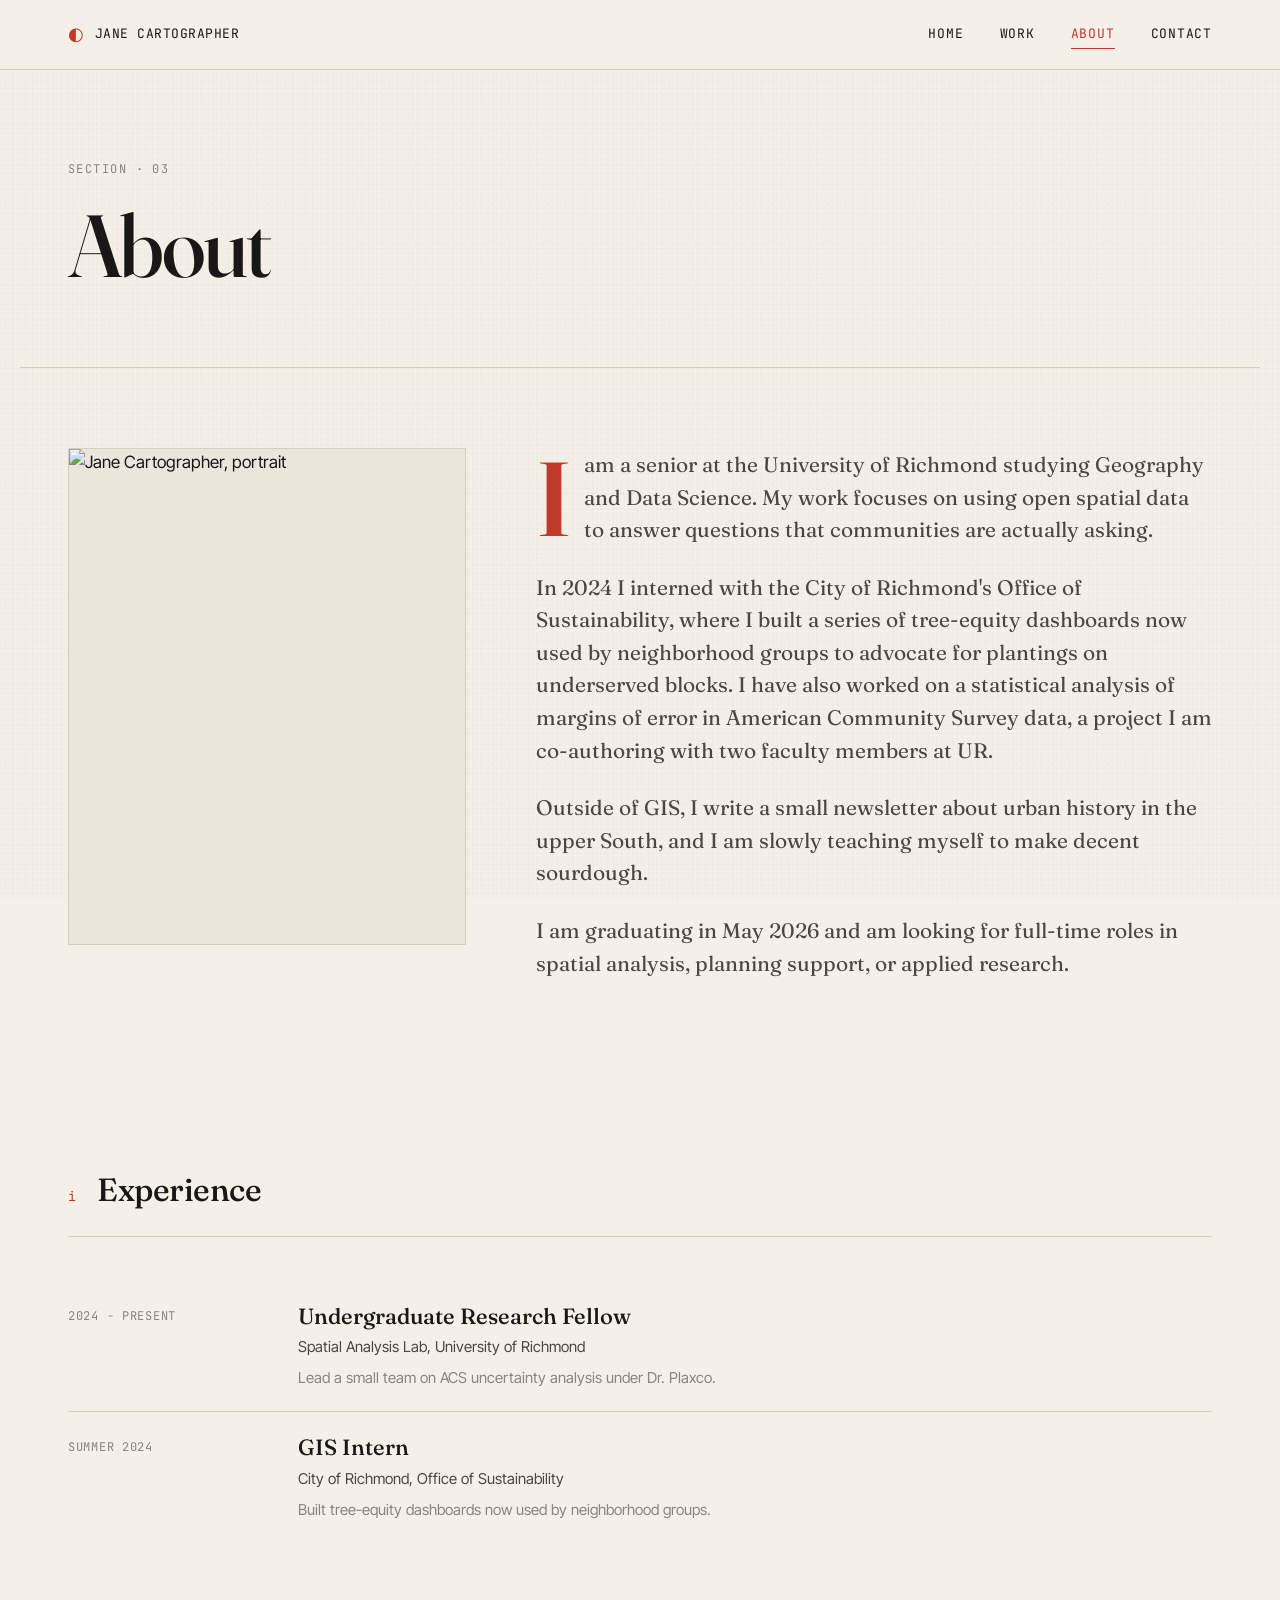
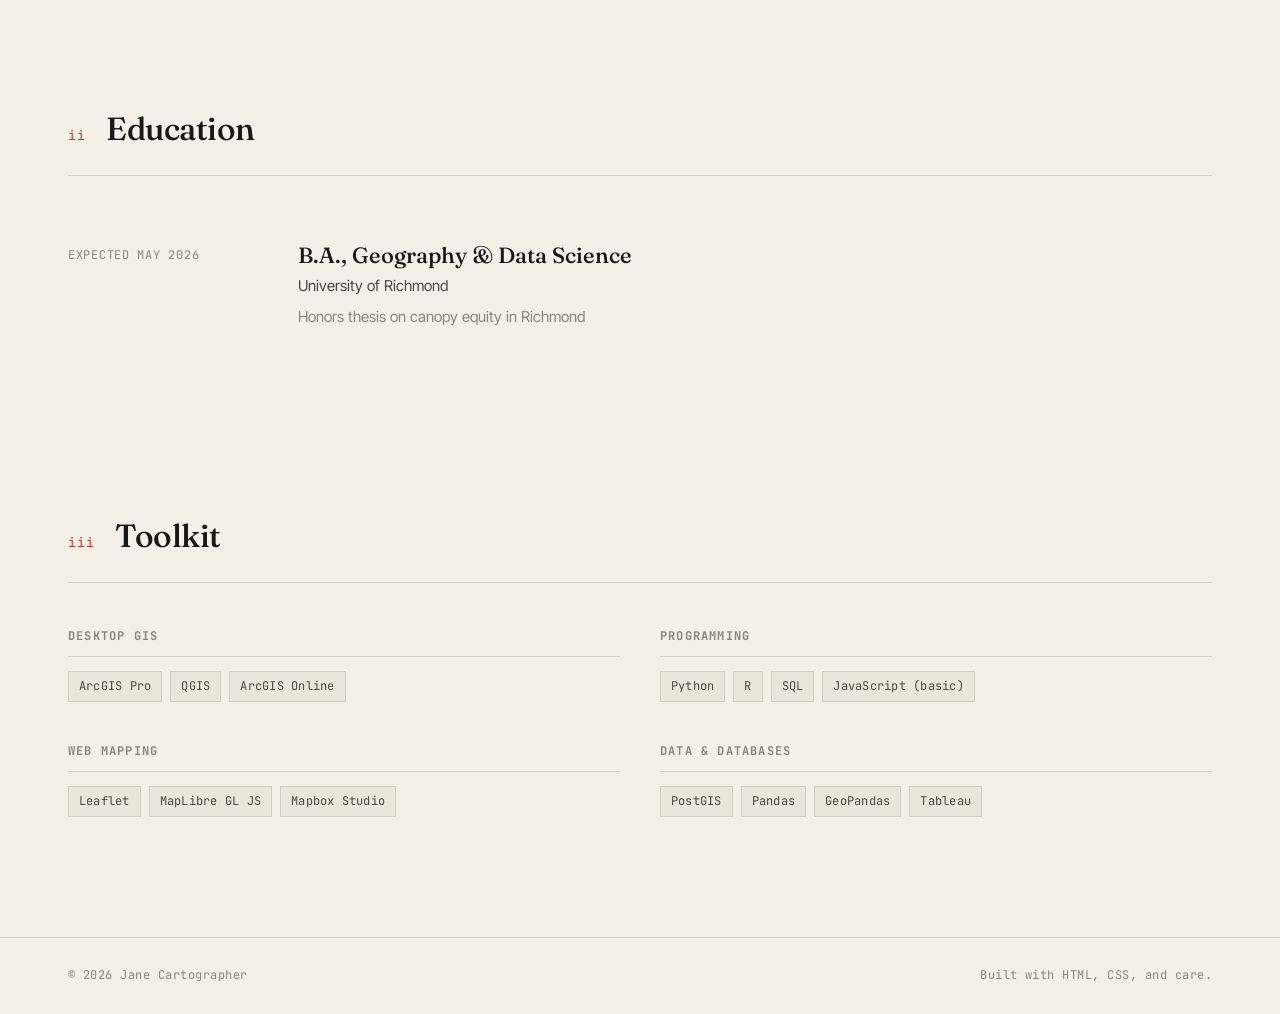
==== about.html @ 2a53f656 "Add files via upload" ====
<!DOCTYPE html>
<html lang="en">
<head>
<meta charset="UTF-8">
<meta name="viewport" content="width=device-width, initial-scale=1.0">
<title data-page="About">Loading...</title>
<link rel="preconnect" href="https://fonts.googleapis.com">
<link rel="preconnect" href="https://fonts.gstatic.com" crossorigin>
<link href="https://fonts.googleapis.com/css2?family=Fraunces:opsz,wght@9..144,400;9..144,500;9..144,600;9..144,700&family=JetBrains+Mono:wght@400;500&family=Inter+Tight:wght@400;500;600&display=swap" rel="stylesheet">
<link rel="stylesheet" href="styles.css">
</head>
<body>

<header id="site-header" class="site-header"></header>

<main>

  <section class="page-head">
    <p class="page-eyebrow">Section · 03</p>
    <h1 class="page-title">About</h1>
  </section>

  <section class="about-page">
    <div class="about-page-grid">
      <div class="about-photo">
        <img data-bind="headshot" alt="" />
      </div>
      <div class="about-prose" data-bind="longBio"></div>
    </div>
  </section>

  <section class="cv-section">
    <div class="section-head">
      <span class="section-num">i</span>
      <h2 class="section-title">Experience</h2>
    </div>
    <ul class="cv-list" data-bind="experience"></ul>
  </section>

  <section class="cv-section">
    <div class="section-head">
      <span class="section-num">ii</span>
      <h2 class="section-title">Education</h2>
    </div>
    <ul class="cv-list" data-bind="education"></ul>
  </section>

  <section class="cv-section">
    <div class="section-head">
      <span class="section-num">iii</span>
      <h2 class="section-title">Toolkit</h2>
    </div>
    <div class="skill-groups" data-bind="skillGroups"></div>
  </section>

</main>

<footer id="site-footer" class="site-footer"></footer>

<script src="config.js"></script>
<script src="components.js"></script>
</body>
</html>
---- styles.css ----
/* ============================================================
   GIS PORTFOLIO TEMPLATE — STYLESHEET
   ============================================================

   OPTIONAL: THEME PICKER
   ----------------------
   Five color themes are defined below. The "graphite" theme is
   active by default. To switch, comment out the active :root
   block (wrap it in slash-star and star-slash) and uncomment
   the one you want.

   Themes:
     1. graphite   — refined editorial black/cream (default)
     2. atlas      — classic atlas blue on warm paper
     3. terrain    — forest green and bone
     4. nocturne   — dark mode with amber accent
     5. risograph  — punchy red on off-white
   ============================================================ */


/* ---------- THEME 1: GRAPHITE (default) ---------- */
:root {
  --bg:           #f4f0e8;
  --bg-alt:       #ebe6dc;
  --ink:          #1a1816;
  --ink-soft:     #4a4642;
  --ink-faint:    #8a847c;
  --rule:         #d4cec2;
  --accent:       #c0392b;
  --accent-soft:  #f0d8d4;
  --paper-grain:  rgba(0, 0, 0, 0.018);
}

/* ---------- THEME 2: ATLAS ----------
:root {
  --bg:           #f1ece0;
  --bg-alt:       #e6dfd0;
  --ink:          #16243a;
  --ink-soft:     #3d4a62;
  --ink-faint:    #7c8499;
  --rule:         #c8c0ad;
  --accent:       #b8651f;
  --accent-soft:  #f0d9bc;
  --paper-grain:  rgba(0, 0, 0, 0.02);
}
*/

/* ---------- THEME 3: TERRAIN ----------
:root {
  --bg:           #f3efe6;
  --bg-alt:       #e8e2d3;
  --ink:          #1f2a1e;
  --ink-soft:     #455342;
  --ink-faint:    #8a8f7c;
  --rule:         #c9c8b1;
  --accent:       #4a6b3a;
  --accent-soft:  #dbe5c8;
  --paper-grain:  rgba(0, 0, 0, 0.02);
}
*/

/* ---------- THEME 4: NOCTURNE ----------
:root {
  --bg:           #15181c;
  --bg-alt:       #1c2026;
  --ink:          #f0ebe0;
  --ink-soft:     #c4bdb0;
  --ink-faint:    #807a70;
  --rule:         #2a2e35;
  --accent:       #d4a14a;
  --accent-soft:  #3a2f1c;
  --paper-grain:  rgba(255, 255, 255, 0.015);
}
*/

/* ---------- THEME 5: RISOGRAPH ----------
:root {
  --bg:           #f5f1ea;
  --bg-alt:       #ece6db;
  --ink:          #181818;
  --ink-soft:     #3a3a3a;
  --ink-faint:    #8a8a8a;
  --rule:         #d6cfc0;
  --accent:       #e23e1f;
  --accent-soft:  #fbd7cf;
  --paper-grain:  rgba(0, 0, 0, 0.022);
}
*/


/* ============================================================
   ADVANCED: everything below this line controls layout and
   typography. You generally do not need to edit it. If you
   want to make structural changes, read docs/EXTENSIONS.md
   for safer ways to customize.
   ============================================================ */

* { box-sizing: border-box; margin: 0; padding: 0; }

html { scroll-behavior: smooth; }

body {
  background: var(--bg);
  color: var(--ink);
  font-family: 'Inter Tight', system-ui, sans-serif;
  font-size: 17px;
  line-height: 1.6;
  -webkit-font-smoothing: antialiased;
  -moz-osx-font-smoothing: grayscale;
  position: relative;
  min-height: 100vh;
}

body::before {
  content: '';
  position: fixed;
  inset: 0;
  pointer-events: none;
  z-index: 1;
  background-image:
    radial-gradient(circle at 25% 35%, var(--paper-grain) 1px, transparent 1.5px),
    radial-gradient(circle at 75% 65%, var(--paper-grain) 1px, transparent 1.5px),
    radial-gradient(circle at 50% 80%, var(--paper-grain) 1px, transparent 1.5px);
  background-size: 4px 4px, 7px 7px, 5px 5px;
  opacity: 0.6;
}

main, header, footer { position: relative; z-index: 2; }

a {
  color: var(--ink);
  text-decoration: none;
  transition: color 0.2s ease;
}
a:hover { color: var(--accent); }

img { max-width: 100%; display: block; }


/* ============================================================
   HEADER (shared across all pages)
   ============================================================ */
.site-header {
  border-bottom: 1px solid var(--rule);
  background: var(--bg);
  position: sticky;
  top: 0;
  z-index: 50;
  backdrop-filter: blur(4px);
}

.header-inner {
  max-width: 1240px;
  margin: 0 auto;
  padding: 20px 48px;
  display: flex;
  justify-content: space-between;
  align-items: center;
}

.header-mark {
  display: flex;
  align-items: center;
  gap: 10px;
  font-family: 'JetBrains Mono', monospace;
  font-size: 13px;
  letter-spacing: 0.04em;
  text-transform: uppercase;
}

.mark-glyph { font-size: 18px; color: var(--accent); }

.header-nav {
  display: flex;
  gap: 36px;
  font-family: 'JetBrains Mono', monospace;
  font-size: 13px;
  letter-spacing: 0.06em;
  text-transform: uppercase;
}

.header-nav a {
  position: relative;
  padding: 2px 0;
}

.header-nav a.is-active {
  color: var(--accent);
}

.header-nav a.is-active::after {
  content: '';
  position: absolute;
  bottom: -2px;
  left: 0;
  right: 0;
  height: 1px;
  background: var(--accent);
}


/* ============================================================
   GENERIC PAGE HEAD (used on Projects, About, Contact)
   ============================================================ */
.page-head {
  max-width: 1240px;
  margin: 0 auto;
  padding: 90px 48px 50px;
  border-bottom: 1px solid var(--rule);
}

.page-eyebrow {
  font-family: 'JetBrains Mono', monospace;
  font-size: 12px;
  letter-spacing: 0.12em;
  text-transform: uppercase;
  color: var(--ink-faint);
  margin-bottom: 22px;
}

.page-title {
  font-family: 'Fraunces', Georgia, serif;
  font-weight: 500;
  font-size: clamp(44px, 7vw, 88px);
  line-height: 1.0;
  letter-spacing: -0.025em;
  color: var(--ink);
  font-variation-settings: "opsz" 100;
  margin-bottom: 28px;
}

.page-lead {
  font-family: 'Fraunces', Georgia, serif;
  font-weight: 400;
  font-style: italic;
  font-size: 24px;
  line-height: 1.45;
  color: var(--ink-soft);
  max-width: 640px;
}


/* ============================================================
   HERO (homepage)
   ============================================================ */
.hero {
  max-width: 1240px;
  margin: 0 auto;
  padding: 100px 48px 70px;
}

.hero-grid {
  display: grid;
  grid-template-columns: 1.6fr 1fr;
  gap: 60px;
  align-items: end;
}

.hero-eyebrow {
  font-family: 'JetBrains Mono', monospace;
  font-size: 12px;
  letter-spacing: 0.12em;
  text-transform: uppercase;
  color: var(--ink-faint);
  margin-bottom: 28px;
}

.hero-name {
  font-family: 'Fraunces', Georgia, serif;
  font-weight: 500;
  font-size: clamp(56px, 9vw, 124px);
  line-height: 0.92;
  letter-spacing: -0.03em;
  color: var(--ink);
  font-variation-settings: "opsz" 120;
  margin-bottom: 28px;
}

.hero-tagline {
  font-family: 'Fraunces', Georgia, serif;
  font-weight: 400;
  font-style: italic;
  font-size: 24px;
  line-height: 1.4;
  color: var(--ink-soft);
  max-width: 540px;
  margin-bottom: 22px;
}

.hero-location {
  font-family: 'JetBrains Mono', monospace;
  font-size: 13px;
  letter-spacing: 0.05em;
  color: var(--ink-faint);
  display: flex;
  align-items: center;
  gap: 8px;
}

.loc-dot { color: var(--accent); font-size: 10px; }

.hero-photo {
  aspect-ratio: 4 / 5;
  overflow: hidden;
  border: 1px solid var(--rule);
  background: var(--bg-alt);
  position: relative;
}

.hero-photo img {
  width: 100%;
  height: 100%;
  object-fit: cover;
  filter: grayscale(0.15) contrast(1.02);
}

.hero-rule {
  margin-top: 70px;
  height: 1px;
  background: var(--rule);
  position: relative;
}

.hero-rule::before,
.hero-rule::after {
  content: '';
  position: absolute;
  top: -3px;
  width: 7px;
  height: 7px;
  border-radius: 50%;
  background: var(--accent);
}
.hero-rule::before { left: 0; }
.hero-rule::after  { right: 0; }


/* ============================================================
   SECTION SHARED
   ============================================================ */
section {
  max-width: 1240px;
  margin: 0 auto;
  padding: 80px 48px;
}

.section-head {
  display: flex;
  align-items: baseline;
  gap: 20px;
  margin-bottom: 44px;
  padding-bottom: 20px;
  border-bottom: 1px solid var(--rule);
}

.section-num {
  font-family: 'JetBrains Mono', monospace;
  font-size: 13px;
  letter-spacing: 0.08em;
  color: var(--accent);
}

.section-title {
  font-family: 'Fraunces', Georgia, serif;
  font-weight: 500;
  font-size: 32px;
  letter-spacing: -0.015em;
  color: var(--ink);
  flex: 1;
}

.section-aside {
  font-family: 'JetBrains Mono', monospace;
  font-size: 12px;
  letter-spacing: 0.06em;
  text-transform: uppercase;
  color: var(--accent);
  border-bottom: 1px solid var(--accent);
  padding-bottom: 2px;
}


/* ============================================================
   INTRO + CONTACT TEASE (homepage)
   ============================================================ */
.intro-text {
  font-family: 'Fraunces', Georgia, serif;
  font-weight: 400;
  font-size: 26px;
  line-height: 1.5;
  color: var(--ink-soft);
  max-width: 760px;
  margin-bottom: 30px;
}

.intro-cta {
  font-family: 'JetBrains Mono', monospace;
  font-size: 13px;
}

.contact-lead {
  font-family: 'Fraunces', Georgia, serif;
  font-weight: 400;
  font-style: italic;
  font-size: 26px;
  line-height: 1.4;
  color: var(--ink-soft);
  max-width: 720px;
  margin-bottom: 24px;
}


/* ============================================================
   PROJECTS GRID — now cards link to detail pages
   ============================================================ */
.project-list {
  display: flex;
  flex-direction: column;
  gap: 80px;
}

.project-card {
  display: grid;
  grid-template-columns: 1fr 1fr;
  gap: 50px;
  align-items: start;
  text-decoration: none;
  color: var(--ink);
  padding: 8px;
  margin: -8px;
  border-radius: 2px;
  transition: background 0.3s ease;
}

.project-card:hover {
  background: var(--bg-alt);
  color: var(--ink);
}

.project-card:nth-child(even) .project-image { order: 2; }

.project-image {
  aspect-ratio: 4 / 3;
  overflow: hidden;
  border: 1px solid var(--rule);
  background: var(--bg-alt);
  position: relative;
}

.project-image::after {
  content: '';
  position: absolute;
  inset: 0;
  background: linear-gradient(135deg, transparent 0%, transparent 60%, rgba(0, 0, 0, 0.04) 100%);
  pointer-events: none;
}

.project-image img {
  width: 100%;
  height: 100%;
  object-fit: cover;
  transition: transform 0.6s cubic-bezier(0.2, 0.8, 0.2, 1);
}

.project-card:hover .project-image img { transform: scale(1.03); }

.project-body { padding-top: 8px; }

.project-meta {
  display: flex;
  gap: 16px;
  font-family: 'JetBrains Mono', monospace;
  font-size: 12px;
  letter-spacing: 0.06em;
  color: var(--ink-faint);
  text-transform: uppercase;
  margin-bottom: 18px;
}

.project-year::after {
  content: '·';
  margin-left: 16px;
  color: var(--rule);
}

.project-type { color: var(--accent); }

.project-title {
  font-family: 'Fraunces', Georgia, serif;
  font-weight: 500;
  font-size: 32px;
  line-height: 1.15;
  letter-spacing: -0.015em;
  margin-bottom: 18px;
  color: var(--ink);
}

.project-card:hover .project-title { color: var(--accent); }

.project-blurb {
  font-size: 16px;
  line-height: 1.6;
  color: var(--ink-soft);
  margin-bottom: 22px;
  max-width: 460px;
}

.project-tags {
  list-style: none;
  display: flex;
  flex-wrap: wrap;
  gap: 6px;
  margin-bottom: 22px;
}

.project-tags li {
  font-family: 'JetBrains Mono', monospace;
  font-size: 11px;
  padding: 4px 9px;
  border: 1px solid var(--rule);
  color: var(--ink-soft);
  letter-spacing: 0.03em;
}

.project-cta {
  display: inline-block;
  font-family: 'JetBrains Mono', monospace;
  font-size: 13px;
  font-weight: 500;
  color: var(--accent);
  letter-spacing: 0.04em;
  border-bottom: 1px solid var(--accent);
  padding-bottom: 2px;
}


/* ============================================================
   ABOUT PAGE
   ============================================================ */
.about-page-grid {
  display: grid;
  grid-template-columns: 1fr 1.7fr;
  gap: 70px;
  align-items: start;
}

.about-photo {
  aspect-ratio: 4 / 5;
  overflow: hidden;
  border: 1px solid var(--rule);
  background: var(--bg-alt);
  position: sticky;
  top: 100px;
}

.about-photo img {
  width: 100%;
  height: 100%;
  object-fit: cover;
  filter: grayscale(0.15) contrast(1.02);
}

.about-prose p {
  font-family: 'Fraunces', Georgia, serif;
  font-weight: 400;
  font-size: 21px;
  line-height: 1.55;
  color: var(--ink-soft);
  margin-bottom: 1.2em;
}

.about-prose p:first-child::first-letter {
  font-family: 'Fraunces', serif;
  font-size: 5em;
  line-height: 0.85;
  float: left;
  padding: 6px 12px 0 0;
  color: var(--accent);
  font-weight: 600;
}


/* CV-style lists (Experience, Education) */
.cv-list {
  list-style: none;
}

.cv-row {
  display: grid;
  grid-template-columns: 200px 1fr;
  gap: 30px;
  padding: 22px 0;
  border-bottom: 1px solid var(--rule);
}

.cv-row:last-child { border-bottom: none; }

.cv-row-time {
  font-family: 'JetBrains Mono', monospace;
  font-size: 12px;
  letter-spacing: 0.06em;
  color: var(--ink-faint);
  padding-top: 4px;
  text-transform: uppercase;
}

.cv-row-title {
  font-family: 'Fraunces', Georgia, serif;
  font-weight: 500;
  font-size: 22px;
  line-height: 1.2;
  color: var(--ink);
  margin-bottom: 6px;
}

.cv-row-org {
  font-size: 15px;
  color: var(--ink-soft);
  margin-bottom: 8px;
}

.cv-row-note {
  font-size: 15px;
  color: var(--ink-faint);
  line-height: 1.5;
}


/* Skills grouped */
.skill-groups {
  display: grid;
  grid-template-columns: repeat(2, 1fr);
  gap: 40px;
}

.skill-group-label {
  font-family: 'JetBrains Mono', monospace;
  font-size: 12px;
  letter-spacing: 0.1em;
  text-transform: uppercase;
  color: var(--ink-faint);
  margin-bottom: 14px;
  padding-bottom: 10px;
  border-bottom: 1px solid var(--rule);
}

.skill-group-list {
  list-style: none;
  display: flex;
  flex-wrap: wrap;
  gap: 8px;
}

.skill-group-list li {
  font-family: 'JetBrains Mono', monospace;
  font-size: 12px;
  padding: 5px 10px;
  background: var(--bg-alt);
  border: 1px solid var(--rule);
  color: var(--ink-soft);
  letter-spacing: 0.02em;
}


/* ============================================================
   CONTACT PAGE
   ============================================================ */
.contact-grid {
  display: grid;
  grid-template-columns: 1.4fr 1fr;
  gap: 80px;
  align-items: start;
}

.contact-links {
  list-style: none;
  display: flex;
  flex-direction: column;
  gap: 0;
}

.contact-links li a {
  font-family: 'JetBrains Mono', monospace;
  font-size: 14px;
  display: flex;
  justify-content: space-between;
  padding: 16px 0;
  border-bottom: 1px solid var(--rule);
  letter-spacing: 0.03em;
}

.contact-links li:first-child a { padding-top: 0; }

.contact-links li a:hover { border-bottom-color: var(--accent); }

.contact-links .link-label {
  color: var(--ink-faint);
  text-transform: uppercase;
  font-size: 11px;
  letter-spacing: 0.1em;
}

.contact-links .link-value { color: var(--ink); }


/* ============================================================
   PROJECT DETAIL PAGE
   ============================================================ */
.project-head {
  max-width: 880px;
  margin: 0 auto;
  padding: 90px 48px 50px;
}

.project-subtitle {
  font-family: 'Fraunces', Georgia, serif;
  font-weight: 400;
  font-style: italic;
  font-size: 24px;
  line-height: 1.45;
  color: var(--ink-soft);
  margin-bottom: 36px;
  max-width: 640px;
}

.project-meta-row {
  list-style: none;
  display: grid;
  grid-template-columns: repeat(4, 1fr);
  gap: 24px;
  padding: 24px 0 8px;
  border-top: 1px solid var(--rule);
  border-bottom: 1px solid var(--rule);
}

.project-meta-row li {
  display: flex;
  flex-direction: column;
  gap: 6px;
}

.meta-label {
  font-family: 'JetBrains Mono', monospace;
  font-size: 11px;
  letter-spacing: 0.1em;
  text-transform: uppercase;
  color: var(--ink-faint);
}

.meta-value {
  font-size: 14px;
  color: var(--ink);
}

.project-hero {
  max-width: 1240px;
  margin: 0 auto;
  padding: 50px 48px 30px;
}

.project-hero figure {
  margin: 0;
  border: 1px solid var(--rule);
  background: var(--bg-alt);
  overflow: hidden;
}

.project-hero img {
  width: 100%;
  height: auto;
  display: block;
}

.project-hero figcaption,
.prose-figure figcaption {
  font-family: 'JetBrains Mono', monospace;
  font-size: 12px;
  line-height: 1.5;
  letter-spacing: 0.02em;
  color: var(--ink-faint);
  padding: 14px 18px;
  border-top: 1px solid var(--rule);
  background: var(--bg);
}

.project-prose {
  max-width: 720px;
  margin: 0 auto;
  padding: 60px 48px;
}

.prose-h2 {
  font-family: 'Fraunces', Georgia, serif;
  font-weight: 500;
  font-size: 28px;
  letter-spacing: -0.015em;
  margin: 50px 0 20px;
  color: var(--ink);
}

.prose-h2:first-child { margin-top: 0; }

.project-prose p {
  font-size: 18px;
  line-height: 1.65;
  color: var(--ink-soft);
  margin-bottom: 1.1em;
}

.prose-figure {
  margin: 36px -60px;
  border: 1px solid var(--rule);
  background: var(--bg-alt);
}

.prose-figure img { width: 100%; }

.project-links-section {
  max-width: 880px;
  margin: 0 auto;
  padding: 40px 48px 20px;
}

.link-list { list-style: none; }

.link-list li {
  padding: 18px 0;
  border-bottom: 1px solid var(--rule);
  display: flex;
  align-items: baseline;
  gap: 24px;
  flex-wrap: wrap;
}

.link-note {
  color: var(--ink-faint);
  font-size: 14px;
  flex: 1;
  min-width: 200px;
}

.project-back {
  max-width: 880px;
  margin: 0 auto;
  padding: 30px 48px 80px;
}


/* ============================================================
   LINK STYLES
   ============================================================ */
.link-primary {
  font-family: 'JetBrains Mono', monospace;
  font-size: 13px;
  font-weight: 500;
  color: var(--accent);
  letter-spacing: 0.04em;
  border-bottom: 1px solid var(--accent);
  padding-bottom: 2px;
}

.link-primary:hover {
  color: var(--ink);
  border-bottom-color: var(--ink);
}


/* ============================================================
   FOOTER
   ============================================================ */
.site-footer {
  border-top: 1px solid var(--rule);
  margin-top: 40px;
}

.footer-inner {
  max-width: 1240px;
  margin: 0 auto;
  padding: 28px 48px;
  display: flex;
  justify-content: space-between;
  font-family: 'JetBrains Mono', monospace;
  font-size: 12px;
  letter-spacing: 0.04em;
  color: var(--ink-faint);
}


/* ============================================================
   RESPONSIVE
   ============================================================ */
@media (max-width: 860px) {
  .header-inner,
  .page-head,
  .project-head,
  .project-hero,
  .project-prose,
  .project-links-section,
  .project-back,
  section,
  .footer-inner {
    padding-left: 24px;
    padding-right: 24px;
  }

  .hero { padding: 60px 24px 50px; }
  section { padding-top: 60px; padding-bottom: 60px; }

  .hero-grid,
  .about-page-grid,
  .project-card,
  .contact-grid,
  .skill-groups {
    grid-template-columns: 1fr;
    gap: 40px;
  }

  .project-card:nth-child(even) .project-image { order: 0; }

  .hero-photo,
  .about-photo {
    max-width: 280px;
    aspect-ratio: 4 / 5;
  }

  .about-photo { position: static; }

  .cv-row {
    grid-template-columns: 1fr;
    gap: 8px;
  }

  .project-meta-row {
    grid-template-columns: repeat(2, 1fr);
  }

  .prose-figure { margin-left: 0; margin-right: 0; }

  .header-nav { gap: 18px; font-size: 12px; }

  .footer-inner { flex-direction: column; gap: 8px; }
}

@media (max-width: 480px) {
  .section-title { font-size: 26px; }
  .project-title { font-size: 24px; }
  .contact-lead, .intro-text { font-size: 21px; }
  .project-meta-row { grid-template-columns: 1fr 1fr; gap: 16px; }
}
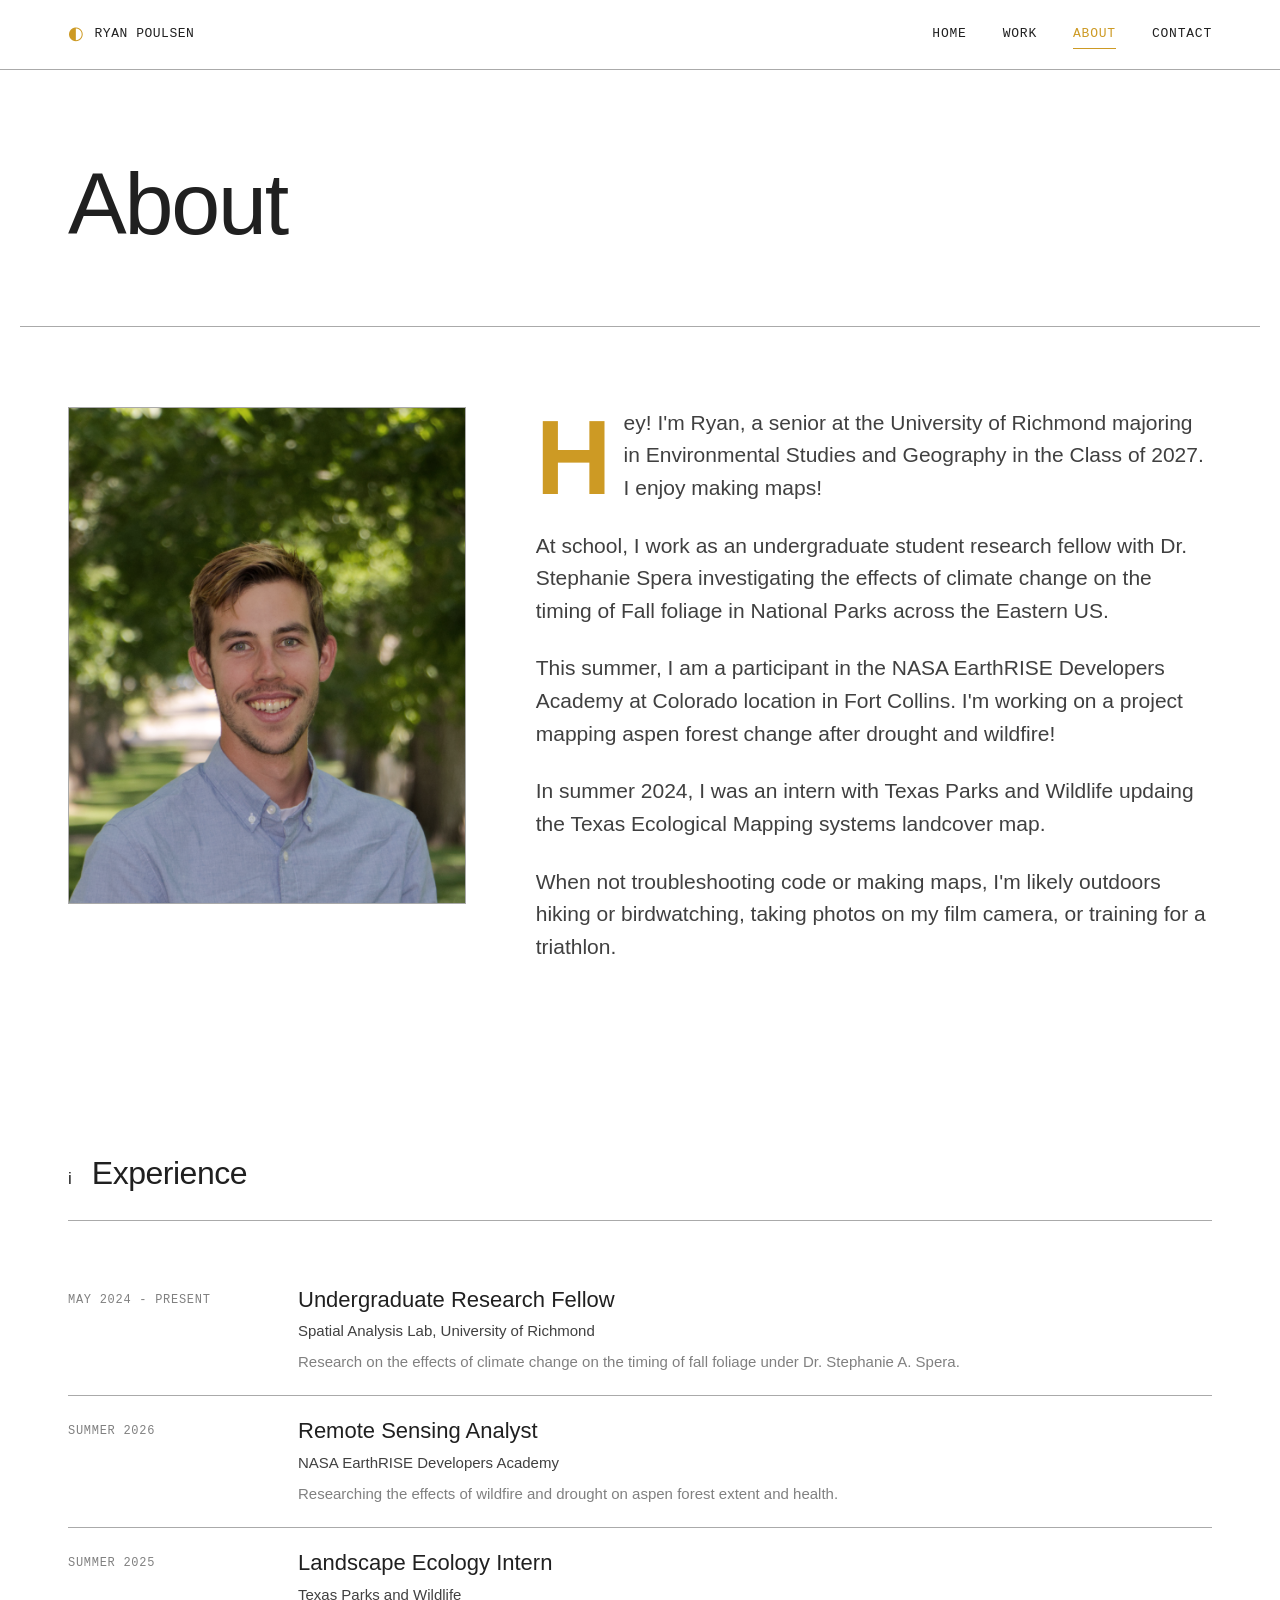
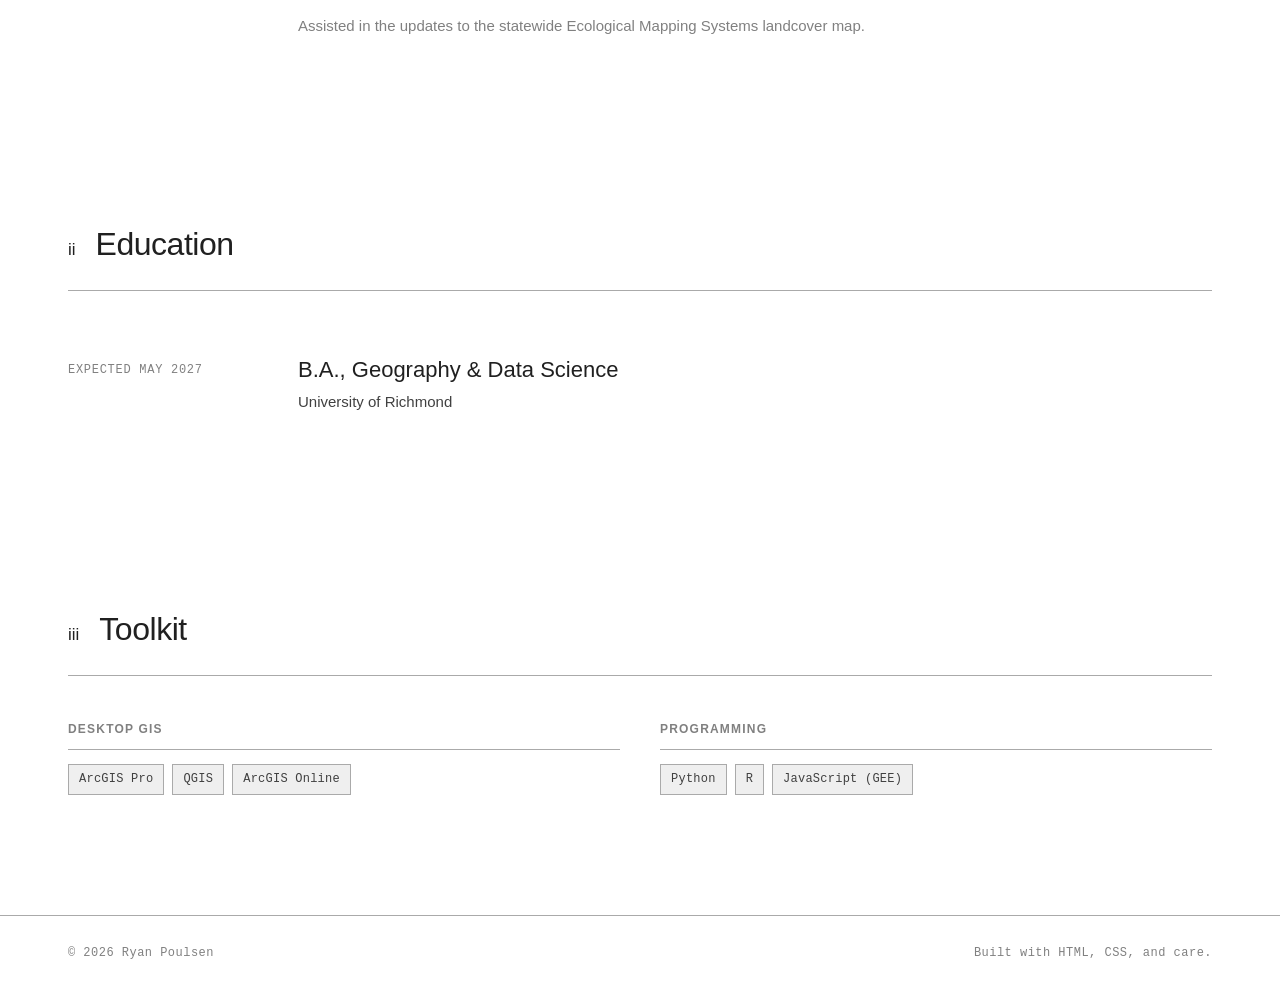
==== commit fb6427fd: "styling updates" ====
--- a/about.html
+++ b/about.html
@@ -16,7 +16,7 @@
 <main>
 
   <section class="page-head">
-    <p class="page-eyebrow">Section · 03</p>
+    <!-- <p class="page-eyebrow">Section · 03</p> -->
     <h1 class="page-title">About</h1>
   </section>
 
--- a/styles.css
+++ b/styles.css
@@ -17,82 +17,22 @@
      5. risograph  — punchy red on off-white
    ============================================================ */
 
-
-/* ---------- THEME 1: GRAPHITE (default) ---------- */
+/* ---------- THEME 3: TERRAIN ---------- */
 :root {
-  --bg:           #f4f0e8;
-  --bg-alt:       #ebe6dc;
-  --ink:          #1a1816;
-  --ink-soft:     #4a4642;
-  --ink-faint:    #8a847c;
-  --rule:         #d4cec2;
-  --accent:       #c0392b;
-  --accent-soft:  #f0d8d4;
-  --paper-grain:  rgba(0, 0, 0, 0.018);
-}
-
-/* ---------- THEME 2: ATLAS ----------
-:root {
-  --bg:           #f1ece0;
-  --bg-alt:       #e6dfd0;
-  --ink:          #16243a;
-  --ink-soft:     #3d4a62;
-  --ink-faint:    #7c8499;
-  --rule:         #c8c0ad;
-  --accent:       #b8651f;
-  --accent-soft:  #f0d9bc;
-  --paper-grain:  rgba(0, 0, 0, 0.02);
-}
-*/
-
-/* ---------- THEME 3: TERRAIN ----------
-:root {
-  --bg:           #f3efe6;
-  --bg-alt:       #e8e2d3;
-  --ink:          #1f2a1e;
-  --ink-soft:     #455342;
-  --ink-faint:    #8a8f7c;
-  --rule:         #c9c8b1;
-  --accent:       #4a6b3a;
-  --accent-soft:  #dbe5c8;
-  --paper-grain:  rgba(0, 0, 0, 0.02);
-}
-*/
-
-/* ---------- THEME 4: NOCTURNE ----------
-:root {
-  --bg:           #15181c;
-  --bg-alt:       #1c2026;
-  --ink:          #f0ebe0;
-  --ink-soft:     #c4bdb0;
-  --ink-faint:    #807a70;
-  --rule:         #2a2e35;
-  --accent:       #d4a14a;
-  --accent-soft:  #3a2f1c;
-  --paper-grain:  rgba(255, 255, 255, 0.015);
-}
-*/
-
-/* ---------- THEME 5: RISOGRAPH ----------
-:root {
-  --bg:           #f5f1ea;
-  --bg-alt:       #ece6db;
-  --ink:          #181818;
-  --ink-soft:     #3a3a3a;
-  --ink-faint:    #8a8a8a;
-  --rule:         #d6cfc0;
-  --accent:       #e23e1f;
-  --accent-soft:  #fbd7cf;
-  --paper-grain:  rgba(0, 0, 0, 0.022);
-}
-*/
+  --bg:           #ffffff;
+  --bg-alt:       #efefef;
+  --ink:          #202020;
+  --ink-soft:     #404040;
+  --ink-faint:    #808080;
+  --rule:         #aaaaaa;
+  --accent:       #cd9a24;
+  --accent-soft:  #303030;
+}
 
 
 /* ============================================================
    ADVANCED: everything below this line controls layout and
-   typography. You generally do not need to edit it. If you
-   want to make structural changes, read docs/EXTENSIONS.md
-   for safer ways to customize.
+   typography.
    ============================================================ */
 
 * { box-sizing: border-box; margin: 0; padding: 0; }
@@ -102,7 +42,7 @@
 body {
   background: var(--bg);
   color: var(--ink);
-  font-family: 'Inter Tight', system-ui, sans-serif;
+  font-family: 'Helvetica Neue', sans-serif;
   font-size: 17px;
   line-height: 1.6;
   -webkit-font-smoothing: antialiased;
@@ -162,7 +102,7 @@
   display: flex;
   align-items: center;
   gap: 10px;
-  font-family: 'JetBrains Mono', monospace;
+  font-family: 'DM Mono', monospace;
   font-size: 13px;
   letter-spacing: 0.04em;
   text-transform: uppercase;
@@ -173,7 +113,7 @@
 .header-nav {
   display: flex;
   gap: 36px;
-  font-family: 'JetBrains Mono', monospace;
+  font-family: 'DM Mono', monospace;
   font-size: 13px;
   letter-spacing: 0.06em;
   text-transform: uppercase;
@@ -210,7 +150,7 @@
 }
 
 .page-eyebrow {
-  font-family: 'JetBrains Mono', monospace;
+  font-family: 'Helvetica Neue', sans-serif;
   font-size: 12px;
   letter-spacing: 0.12em;
   text-transform: uppercase;
@@ -219,7 +159,7 @@
 }
 
 .page-title {
-  font-family: 'Fraunces', Georgia, serif;
+  font-family: 'Helvetica Neue', sans-serif;
   font-weight: 500;
   font-size: clamp(44px, 7vw, 88px);
   line-height: 1.0;
@@ -230,7 +170,7 @@
 }
 
 .page-lead {
-  font-family: 'Fraunces', Georgia, serif;
+  font-family: 'Helvetica Neue', sans-serif;
   font-weight: 400;
   font-style: italic;
   font-size: 24px;
@@ -257,7 +197,7 @@
 }
 
 .hero-eyebrow {
-  font-family: 'JetBrains Mono', monospace;
+  font-family: 'DM Mono', monospace;
   font-size: 12px;
   letter-spacing: 0.12em;
   text-transform: uppercase;
@@ -266,7 +206,7 @@
 }
 
 .hero-name {
-  font-family: 'Fraunces', Georgia, serif;
+  font-family: 'Helvetica Neue', sans-serif;
   font-weight: 500;
   font-size: clamp(56px, 9vw, 124px);
   line-height: 0.92;
@@ -277,7 +217,7 @@
 }
 
 .hero-tagline {
-  font-family: 'Fraunces', Georgia, serif;
+  font-family: 'Helvetica Neue', sans-serif;
   font-weight: 400;
   font-style: italic;
   font-size: 24px;
@@ -288,7 +228,7 @@
 }
 
 .hero-location {
-  font-family: 'JetBrains Mono', monospace;
+  font-family: 'DM Mono', monospace;
   font-size: 13px;
   letter-spacing: 0.05em;
   color: var(--ink-faint);
@@ -353,15 +293,15 @@
   border-bottom: 1px solid var(--rule);
 }
 
-.section-num {
-  font-family: 'JetBrains Mono', monospace;
+/* .section-num {
+  font-family: 'Helvetica Neue', sans-serif;
   font-size: 13px;
   letter-spacing: 0.08em;
   color: var(--accent);
-}
+} */
 
 .section-title {
-  font-family: 'Fraunces', Georgia, serif;
+  font-family: 'Helvetica Neue', sans-serif;
   font-weight: 500;
   font-size: 32px;
   letter-spacing: -0.015em;
@@ -370,7 +310,7 @@
 }
 
 .section-aside {
-  font-family: 'JetBrains Mono', monospace;
+  font-family: 'Helvetica Neue', sans-serif;
   font-size: 12px;
   letter-spacing: 0.06em;
   text-transform: uppercase;
@@ -384,7 +324,7 @@
    INTRO + CONTACT TEASE (homepage)
    ============================================================ */
 .intro-text {
-  font-family: 'Fraunces', Georgia, serif;
+  font-family: 'Helvetica Neue', sans-serif;
   font-weight: 400;
   font-size: 26px;
   line-height: 1.5;
@@ -394,12 +334,12 @@
 }
 
 .intro-cta {
-  font-family: 'JetBrains Mono', monospace;
+  font-family: 'Helvetica Neue', sans-serif;
   font-size: 13px;
 }
 
 .contact-lead {
-  font-family: 'Fraunces', Georgia, serif;
+  font-family: 'Helvetica Neue', sans-serif;
   font-weight: 400;
   font-style: italic;
   font-size: 26px;
@@ -422,6 +362,7 @@
 .project-card {
   display: grid;
   grid-template-columns: 1fr 1fr;
+  /* grid-template-rows: 1fr 1fr; */
   gap: 50px;
   align-items: start;
   text-decoration: none;
@@ -441,9 +382,9 @@
 
 .project-image {
   aspect-ratio: 4 / 3;
-  overflow: hidden;
-  border: 1px solid var(--rule);
-  background: var(--bg-alt);
+  /* overflow: hidden; */
+  /* border: 1px solid var(--rule);
+  background: var(--bg-alt); */
   position: relative;
 }
 
@@ -451,25 +392,55 @@
   content: '';
   position: absolute;
   inset: 0;
-  background: linear-gradient(135deg, transparent 0%, transparent 60%, rgba(0, 0, 0, 0.04) 100%);
+  /* background: linear-gradient(135deg, transparent 0%, transparent 60%, rgba(0, 0, 0, 0.04) 100%); */
   pointer-events: none;
 }
 
 .project-image img {
   width: 100%;
   height: 100%;
-  object-fit: cover;
+  object-fit: contain;
   transition: transform 0.6s cubic-bezier(0.2, 0.8, 0.2, 1);
 }
 
 .project-card:hover .project-image img { transform: scale(1.03); }
 
+.project-card:nth-child(even) .project-logo { order: 4; }
+
+.project-logo {
+  /* aspect-ratio: 4 / 3; */
+  /* overflow: hidden; */
+  /* border: 1px solid var(--rule);
+  background: var(--bg-alt); */
+  position: relative;
+  align-self: start;
+  align-items: start;
+  justify-content: start;
+}
+
+/* .project-logo::after {
+  content: '';
+  position: relative;
+  margin-left: 16px;
+  pointer-events: none;
+} */
+
+.project-logo img {
+  width: 15%;
+  height: 15%;
+  object-fit: contain;
+  transition: transform 0.6s cubic-bezier(0.2, 0.8, 0.2, 1);
+}
+
+.project-card:hover .project-logo img { transform: scale(1.03); }
+
 .project-body { padding-top: 8px; }
 
 .project-meta {
   display: flex;
-  gap: 16px;
-  font-family: 'JetBrains Mono', monospace;
+  grid-template-columns: 1fr 1fr;
+  gap: 20px;
+  font-family: 'DM Mono', monospace;
   font-size: 12px;
   letter-spacing: 0.06em;
   color: var(--ink-faint);
@@ -483,10 +454,13 @@
   color: var(--rule);
 }
 
-.project-type { color: var(--accent); }
+.project-type::after { 
+  margin-left: 16px;
+  color: var(--accent);
+}
 
 .project-title {
-  font-family: 'Fraunces', Georgia, serif;
+  font-family: 'Helvetica Neue', sans-serif;
   font-weight: 500;
   font-size: 32px;
   line-height: 1.15;
@@ -514,7 +488,7 @@
 }
 
 .project-tags li {
-  font-family: 'JetBrains Mono', monospace;
+  font-family: 'DM Mono', monospace;
   font-size: 11px;
   padding: 4px 9px;
   border: 1px solid var(--rule);
@@ -524,7 +498,7 @@
 
 .project-cta {
   display: inline-block;
-  font-family: 'JetBrains Mono', monospace;
+  font-family: 'Helvetica Neue', sans-serif;
   font-size: 13px;
   font-weight: 500;
   color: var(--accent);
@@ -561,7 +535,7 @@
 }
 
 .about-prose p {
-  font-family: 'Fraunces', Georgia, serif;
+  font-family: 'Helvetica Neue', sans-serif;
   font-weight: 400;
   font-size: 21px;
   line-height: 1.55;
@@ -570,7 +544,7 @@
 }
 
 .about-prose p:first-child::first-letter {
-  font-family: 'Fraunces', serif;
+  font-family: 'Helvetica Neue', sans-serif;
   font-size: 5em;
   line-height: 0.85;
   float: left;
@@ -596,7 +570,7 @@
 .cv-row:last-child { border-bottom: none; }
 
 .cv-row-time {
-  font-family: 'JetBrains Mono', monospace;
+  font-family: 'DM Mono', monospace;
   font-size: 12px;
   letter-spacing: 0.06em;
   color: var(--ink-faint);
@@ -605,7 +579,7 @@
 }
 
 .cv-row-title {
-  font-family: 'Fraunces', Georgia, serif;
+  font-family: 'Helvetica Neue', sans-serif;
   font-weight: 500;
   font-size: 22px;
   line-height: 1.2;
@@ -634,7 +608,7 @@
 }
 
 .skill-group-label {
-  font-family: 'JetBrains Mono', monospace;
+  font-family: 'Helvetica Neue', sans-serif;
   font-size: 12px;
   letter-spacing: 0.1em;
   text-transform: uppercase;
@@ -652,7 +626,7 @@
 }
 
 .skill-group-list li {
-  font-family: 'JetBrains Mono', monospace;
+  font-family: 'DM Mono', monospace;
   font-size: 12px;
   padding: 5px 10px;
   background: var(--bg-alt);
@@ -680,7 +654,7 @@
 }
 
 .contact-links li a {
-  font-family: 'JetBrains Mono', monospace;
+  font-family: 'DM Mono', monospace;
   font-size: 14px;
   display: flex;
   justify-content: space-between;
@@ -713,7 +687,7 @@
 }
 
 .project-subtitle {
-  font-family: 'Fraunces', Georgia, serif;
+  font-family: 'Helvetica Neue', sans-serif;
   font-weight: 400;
   font-style: italic;
   font-size: 24px;
@@ -740,7 +714,7 @@
 }
 
 .meta-label {
-  font-family: 'JetBrains Mono', monospace;
+  font-family: 'Helvetica Neue', sans-serif;
   font-size: 11px;
   letter-spacing: 0.1em;
   text-transform: uppercase;
@@ -773,7 +747,7 @@
 
 .project-hero figcaption,
 .prose-figure figcaption {
-  font-family: 'JetBrains Mono', monospace;
+  font-family: 'Helvetica Neue', sans-serif;
   font-size: 12px;
   line-height: 1.5;
   letter-spacing: 0.02em;
@@ -790,7 +764,7 @@
 }
 
 .prose-h2 {
-  font-family: 'Fraunces', Georgia, serif;
+  font-family: 'Helvetica Neue', sans-serif;
   font-weight: 500;
   font-size: 28px;
   letter-spacing: -0.015em;
@@ -850,7 +824,7 @@
    LINK STYLES
    ============================================================ */
 .link-primary {
-  font-family: 'JetBrains Mono', monospace;
+  font-family: 'DM Mono', monospace;
   font-size: 13px;
   font-weight: 500;
   color: var(--accent);
@@ -879,7 +853,7 @@
   padding: 28px 48px;
   display: flex;
   justify-content: space-between;
-  font-family: 'JetBrains Mono', monospace;
+  font-family: 'DM Mono', monospace;
   font-size: 12px;
   letter-spacing: 0.04em;
   color: var(--ink-faint);
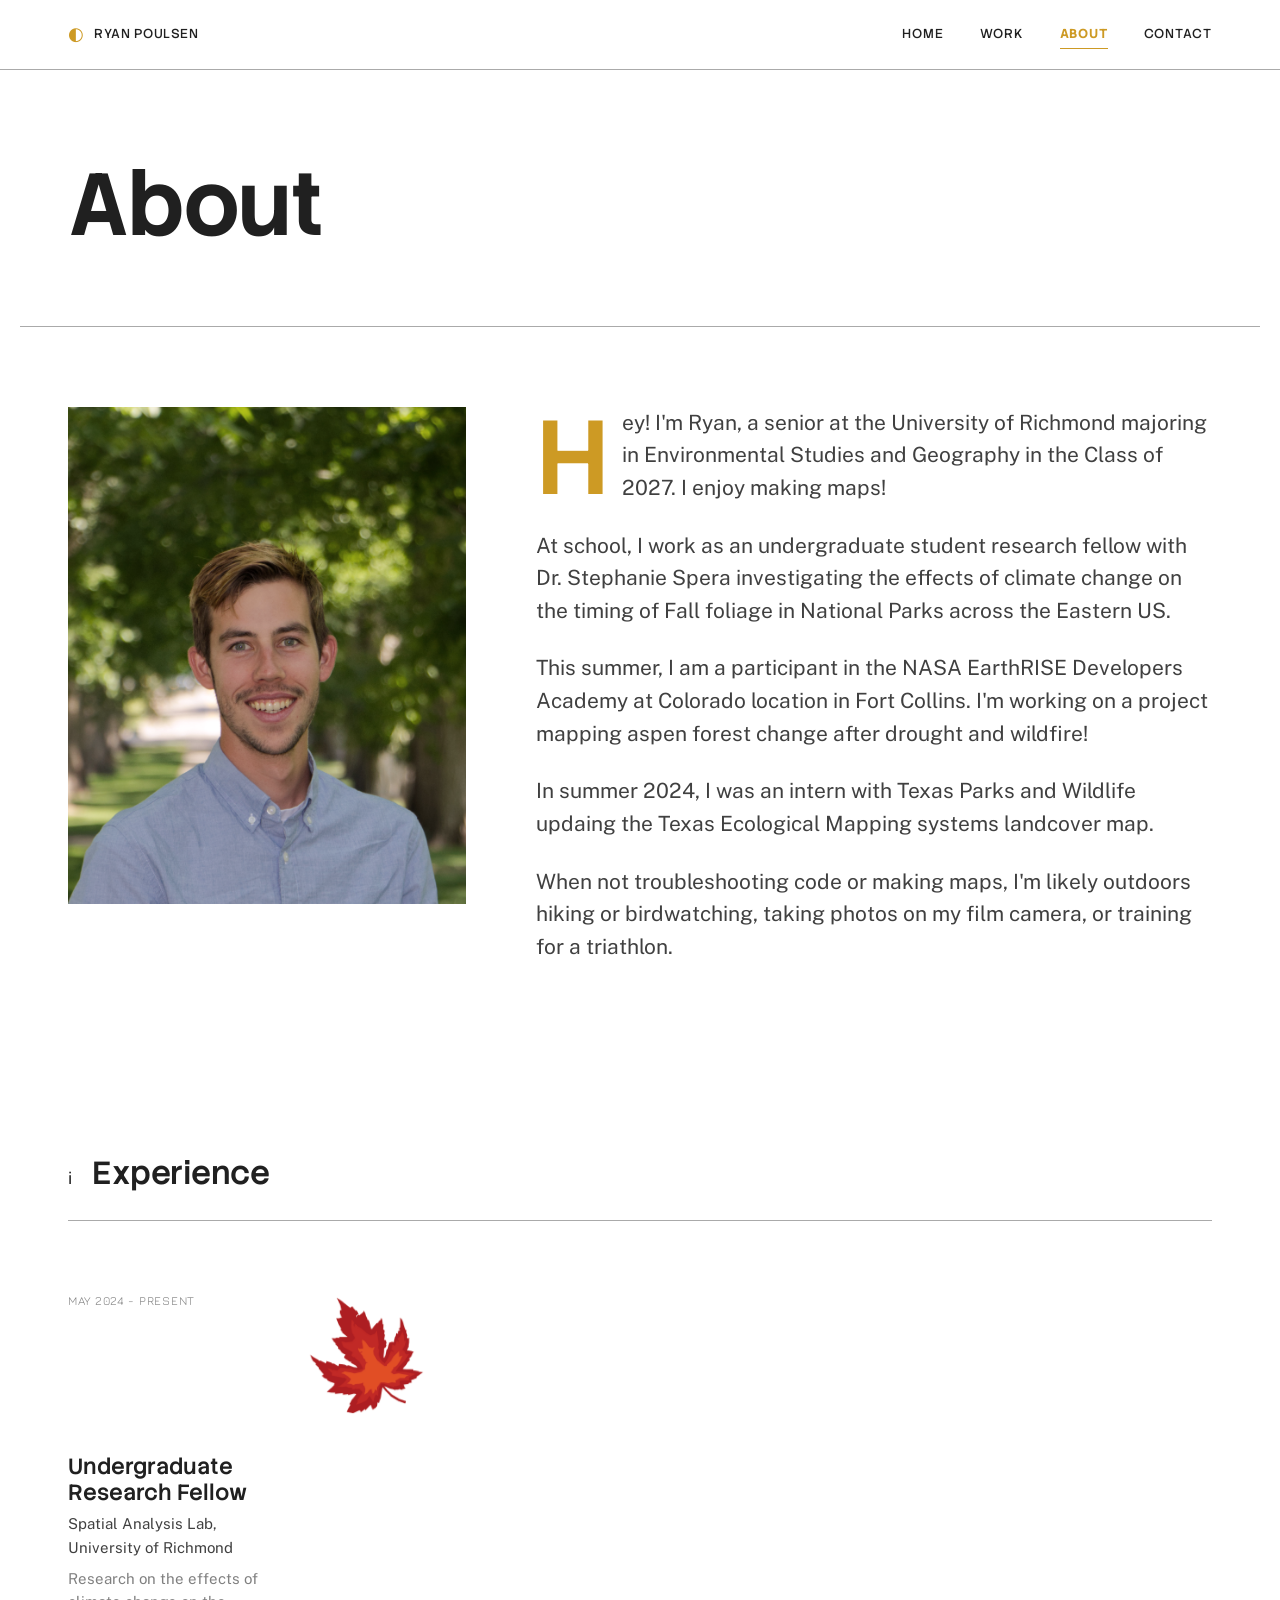
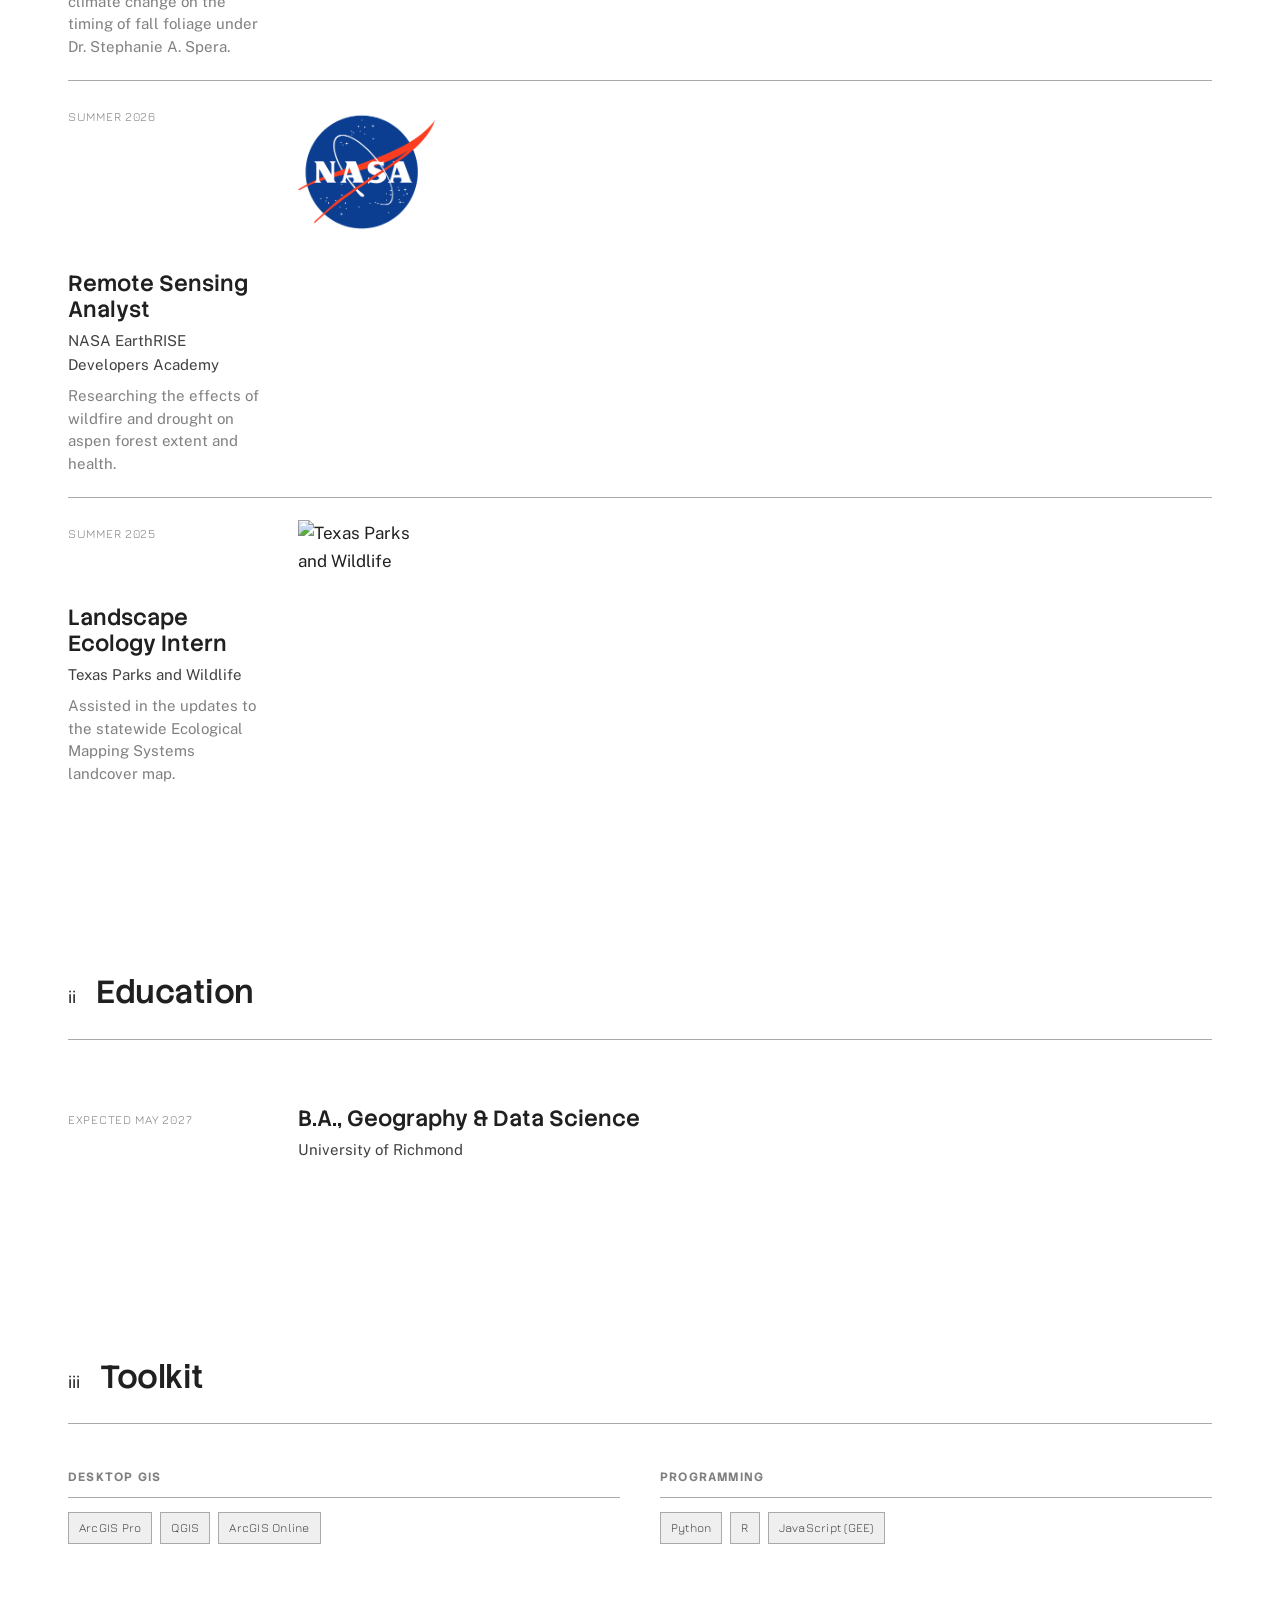
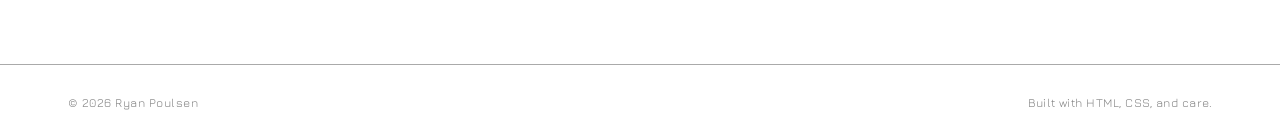
==== commit b1735fa3: "updated fonts, fixed the alignment of projects in grid, adding logos (wip) to cv" ====
--- a/about.html
+++ b/about.html
@@ -4,9 +4,10 @@
 <meta charset="UTF-8">
 <meta name="viewport" content="width=device-width, initial-scale=1.0">
 <title data-page="About">Loading...</title>
+
 <link rel="preconnect" href="https://fonts.googleapis.com">
 <link rel="preconnect" href="https://fonts.gstatic.com" crossorigin>
-<link href="https://fonts.googleapis.com/css2?family=Fraunces:opsz,wght@9..144,400;9..144,500;9..144,600;9..144,700&family=JetBrains+Mono:wght@400;500&family=Inter+Tight:wght@400;500;600&display=swap" rel="stylesheet">
+<link href="https://fonts.googleapis.com/css2?family=Jura:wght@300..700&family=Public+Sans:ital,wght@0,100..900;1,100..900&family=Stack+Sans+Text:wght@200..700&display=swap" rel="stylesheet">
 <link rel="stylesheet" href="styles.css">
 </head>
 <body>
--- a/styles.css
+++ b/styles.css
@@ -42,7 +42,7 @@
 body {
   background: var(--bg);
   color: var(--ink);
-  font-family: 'Helvetica Neue', sans-serif;
+  font-family: 'Public Sans', system-ui;
   font-size: 17px;
   line-height: 1.6;
   -webkit-font-smoothing: antialiased;
@@ -102,7 +102,7 @@
   display: flex;
   align-items: center;
   gap: 10px;
-  font-family: 'DM Mono', monospace;
+  font-family: 'Stack Sans Text', system-ui;
   font-size: 13px;
   letter-spacing: 0.04em;
   text-transform: uppercase;
@@ -113,8 +113,9 @@
 .header-nav {
   display: flex;
   gap: 36px;
-  font-family: 'DM Mono', monospace;
+  font-family: 'Stack Sans Text', system-ui;
   font-size: 13px;
+  font-weight: 400;
   letter-spacing: 0.06em;
   text-transform: uppercase;
 }
@@ -125,6 +126,7 @@
 }
 
 .header-nav a.is-active {
+  font-weight: 800;
   color: var(--accent);
 }
 
@@ -150,7 +152,7 @@
 }
 
 .page-eyebrow {
-  font-family: 'Helvetica Neue', sans-serif;
+  font-family: 'Stack Sans Text', system-ui;
   font-size: 12px;
   letter-spacing: 0.12em;
   text-transform: uppercase;
@@ -159,8 +161,8 @@
 }
 
 .page-title {
-  font-family: 'Helvetica Neue', sans-serif;
-  font-weight: 500;
+  font-family: 'Stack Sans Text', system-ui;
+  font-weight: 700;
   font-size: clamp(44px, 7vw, 88px);
   line-height: 1.0;
   letter-spacing: -0.025em;
@@ -170,9 +172,9 @@
 }
 
 .page-lead {
-  font-family: 'Helvetica Neue', sans-serif;
+  font-family: 'Stack Sans Text', system-ui;
   font-weight: 400;
-  font-style: italic;
+  /* font-style: italic; */
   font-size: 24px;
   line-height: 1.45;
   color: var(--ink-soft);
@@ -197,7 +199,7 @@
 }
 
 .hero-eyebrow {
-  font-family: 'DM Mono', monospace;
+  font-family: 'Jura', monospace;
   font-size: 12px;
   letter-spacing: 0.12em;
   text-transform: uppercase;
@@ -206,8 +208,8 @@
 }
 
 .hero-name {
-  font-family: 'Helvetica Neue', sans-serif;
-  font-weight: 500;
+  font-family: 'Stack Sans Text', system-ui;
+  font-weight: 800;
   font-size: clamp(56px, 9vw, 124px);
   line-height: 0.92;
   letter-spacing: -0.03em;
@@ -217,9 +219,9 @@
 }
 
 .hero-tagline {
-  font-family: 'Helvetica Neue', sans-serif;
+  font-family: 'Stack Sans Text', system-ui;
   font-weight: 400;
-  font-style: italic;
+  /* font-style: italic; */
   font-size: 24px;
   line-height: 1.4;
   color: var(--ink-soft);
@@ -228,7 +230,7 @@
 }
 
 .hero-location {
-  font-family: 'DM Mono', monospace;
+  font-family: 'Jura', monospace;
   font-size: 13px;
   letter-spacing: 0.05em;
   color: var(--ink-faint);
@@ -242,7 +244,7 @@
 .hero-photo {
   aspect-ratio: 4 / 5;
   overflow: hidden;
-  border: 1px solid var(--rule);
+  /* border: 1px solid var(--rule); */
   background: var(--bg-alt);
   position: relative;
 }
@@ -294,14 +296,14 @@
 }
 
 /* .section-num {
-  font-family: 'Helvetica Neue', sans-serif;
+  font-family: 'Stack Sans Text', system-ui;
   font-size: 13px;
   letter-spacing: 0.08em;
   color: var(--accent);
 } */
 
 .section-title {
-  font-family: 'Helvetica Neue', sans-serif;
+  font-family: 'Stack Sans Text', system-ui;
   font-weight: 500;
   font-size: 32px;
   letter-spacing: -0.015em;
@@ -310,7 +312,7 @@
 }
 
 .section-aside {
-  font-family: 'Helvetica Neue', sans-serif;
+  font-family: 'Stack Sans Text', system-ui;
   font-size: 12px;
   letter-spacing: 0.06em;
   text-transform: uppercase;
@@ -324,7 +326,7 @@
    INTRO + CONTACT TEASE (homepage)
    ============================================================ */
 .intro-text {
-  font-family: 'Helvetica Neue', sans-serif;
+  font-family: 'Public Sans', system-ui;
   font-weight: 400;
   font-size: 26px;
   line-height: 1.5;
@@ -334,12 +336,12 @@
 }
 
 .intro-cta {
-  font-family: 'Helvetica Neue', sans-serif;
+  font-family: 'Public Sans', system-ui;
   font-size: 13px;
 }
 
 .contact-lead {
-  font-family: 'Helvetica Neue', sans-serif;
+  font-family: 'Stack Sans Text', system-ui;
   font-weight: 400;
   font-style: italic;
   font-size: 26px;
@@ -378,7 +380,7 @@
   color: var(--ink);
 }
 
-.project-card:nth-child(even) .project-image { order: 2; }
+/* .project-card:nth-child(even) .project-image { order: 2; } */
 
 .project-image {
   aspect-ratio: 4 / 3;
@@ -405,10 +407,9 @@
 
 .project-card:hover .project-image img { transform: scale(1.03); }
 
-.project-card:nth-child(even) .project-logo { order: 4; }
+/* .project-card:nth-child(even) .project-logo { order: 4; } */
 
 .project-logo {
-  /* aspect-ratio: 4 / 3; */
   /* overflow: hidden; */
   /* border: 1px solid var(--rule);
   background: var(--bg-alt); */
@@ -440,7 +441,7 @@
   display: flex;
   grid-template-columns: 1fr 1fr;
   gap: 20px;
-  font-family: 'DM Mono', monospace;
+  font-family: 'Jura', monospace;
   font-size: 12px;
   letter-spacing: 0.06em;
   color: var(--ink-faint);
@@ -460,7 +461,7 @@
 }
 
 .project-title {
-  font-family: 'Helvetica Neue', sans-serif;
+  font-family: 'Stack Sans Text', system-ui;
   font-weight: 500;
   font-size: 32px;
   line-height: 1.15;
@@ -488,7 +489,7 @@
 }
 
 .project-tags li {
-  font-family: 'DM Mono', monospace;
+  font-family: 'Jura', monospace;
   font-size: 11px;
   padding: 4px 9px;
   border: 1px solid var(--rule);
@@ -498,7 +499,7 @@
 
 .project-cta {
   display: inline-block;
-  font-family: 'Helvetica Neue', sans-serif;
+  font-family: 'Public Sans', system-ui;
   font-size: 13px;
   font-weight: 500;
   color: var(--accent);
@@ -521,7 +522,7 @@
 .about-photo {
   aspect-ratio: 4 / 5;
   overflow: hidden;
-  border: 1px solid var(--rule);
+  /* border: 1px solid var(--rule); */
   background: var(--bg-alt);
   position: sticky;
   top: 100px;
@@ -535,7 +536,7 @@
 }
 
 .about-prose p {
-  font-family: 'Helvetica Neue', sans-serif;
+  font-family: 'Public Sans', system-ui;
   font-weight: 400;
   font-size: 21px;
   line-height: 1.55;
@@ -544,7 +545,7 @@
 }
 
 .about-prose p:first-child::first-letter {
-  font-family: 'Helvetica Neue', sans-serif;
+  font-family: 'Stack Sans Text', system-ui;
   font-size: 5em;
   line-height: 0.85;
   float: left;
@@ -556,7 +557,9 @@
 
 /* CV-style lists (Experience, Education) */
 .cv-list {
-  list-style: none;
+  list-style: flex;
+  flex-direction: column;
+  gap: 80px;
 }
 
 .cv-row {
@@ -570,7 +573,7 @@
 .cv-row:last-child { border-bottom: none; }
 
 .cv-row-time {
-  font-family: 'DM Mono', monospace;
+  font-family: 'Jura', monospace;
   font-size: 12px;
   letter-spacing: 0.06em;
   color: var(--ink-faint);
@@ -579,7 +582,7 @@
 }
 
 .cv-row-title {
-  font-family: 'Helvetica Neue', sans-serif;
+  font-family: 'Stack Sans Text', system-ui;
   font-weight: 500;
   font-size: 22px;
   line-height: 1.2;
@@ -599,6 +602,18 @@
   line-height: 1.5;
 }
 
+.cv-logo {
+  position: relative;
+  align-self: start;
+  align-items: start;
+  justify-content: start;
+}
+
+.cv-logo img {
+  width: 15%;
+  height: 15%;
+  object-fit: contain;
+}
 
 /* Skills grouped */
 .skill-groups {
@@ -608,7 +623,7 @@
 }
 
 .skill-group-label {
-  font-family: 'Helvetica Neue', sans-serif;
+  font-family: 'Stack Sans Text', system-ui;
   font-size: 12px;
   letter-spacing: 0.1em;
   text-transform: uppercase;
@@ -626,7 +641,7 @@
 }
 
 .skill-group-list li {
-  font-family: 'DM Mono', monospace;
+  font-family: 'Jura', monospace;
   font-size: 12px;
   padding: 5px 10px;
   background: var(--bg-alt);
@@ -654,7 +669,7 @@
 }
 
 .contact-links li a {
-  font-family: 'DM Mono', monospace;
+  font-family: 'Jura', monospace;
   font-size: 14px;
   display: flex;
   justify-content: space-between;
@@ -687,7 +702,7 @@
 }
 
 .project-subtitle {
-  font-family: 'Helvetica Neue', sans-serif;
+  font-family: 'Stack Sans Text', system-ui;
   font-weight: 400;
   font-style: italic;
   font-size: 24px;
@@ -714,7 +729,7 @@
 }
 
 .meta-label {
-  font-family: 'Helvetica Neue', sans-serif;
+  font-family: 'Stack Sans Text', system-ui;
   font-size: 11px;
   letter-spacing: 0.1em;
   text-transform: uppercase;
@@ -747,7 +762,7 @@
 
 .project-hero figcaption,
 .prose-figure figcaption {
-  font-family: 'Helvetica Neue', sans-serif;
+  font-family: 'Stack Sans Text', system-ui;
   font-size: 12px;
   line-height: 1.5;
   letter-spacing: 0.02em;
@@ -764,7 +779,7 @@
 }
 
 .prose-h2 {
-  font-family: 'Helvetica Neue', sans-serif;
+  font-family: 'Stack Sans Text', system-ui;
   font-weight: 500;
   font-size: 28px;
   letter-spacing: -0.015em;
@@ -824,7 +839,7 @@
    LINK STYLES
    ============================================================ */
 .link-primary {
-  font-family: 'DM Mono', monospace;
+  font-family: 'Public Sans', monospace;
   font-size: 13px;
   font-weight: 500;
   color: var(--accent);
@@ -853,7 +868,7 @@
   padding: 28px 48px;
   display: flex;
   justify-content: space-between;
-  font-family: 'DM Mono', monospace;
+  font-family: 'Jura', monospace;
   font-size: 12px;
   letter-spacing: 0.04em;
   color: var(--ink-faint);
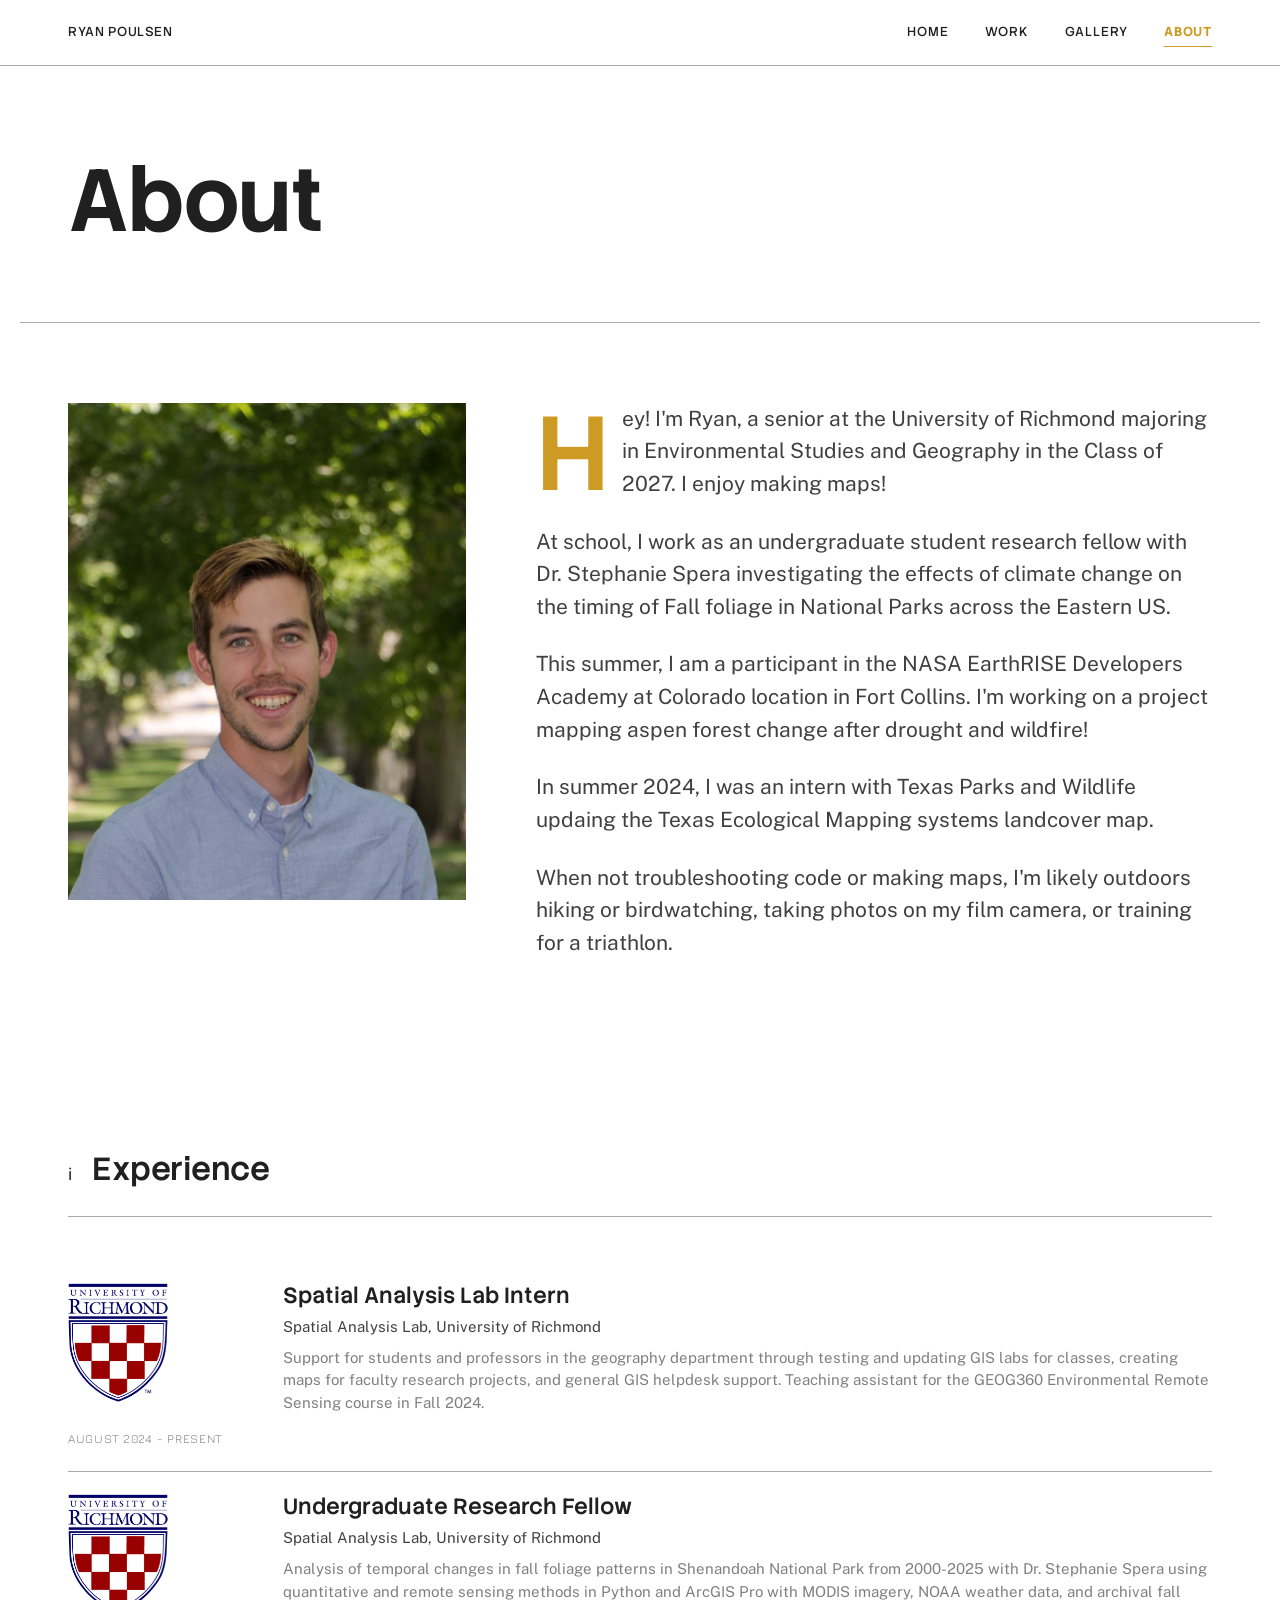
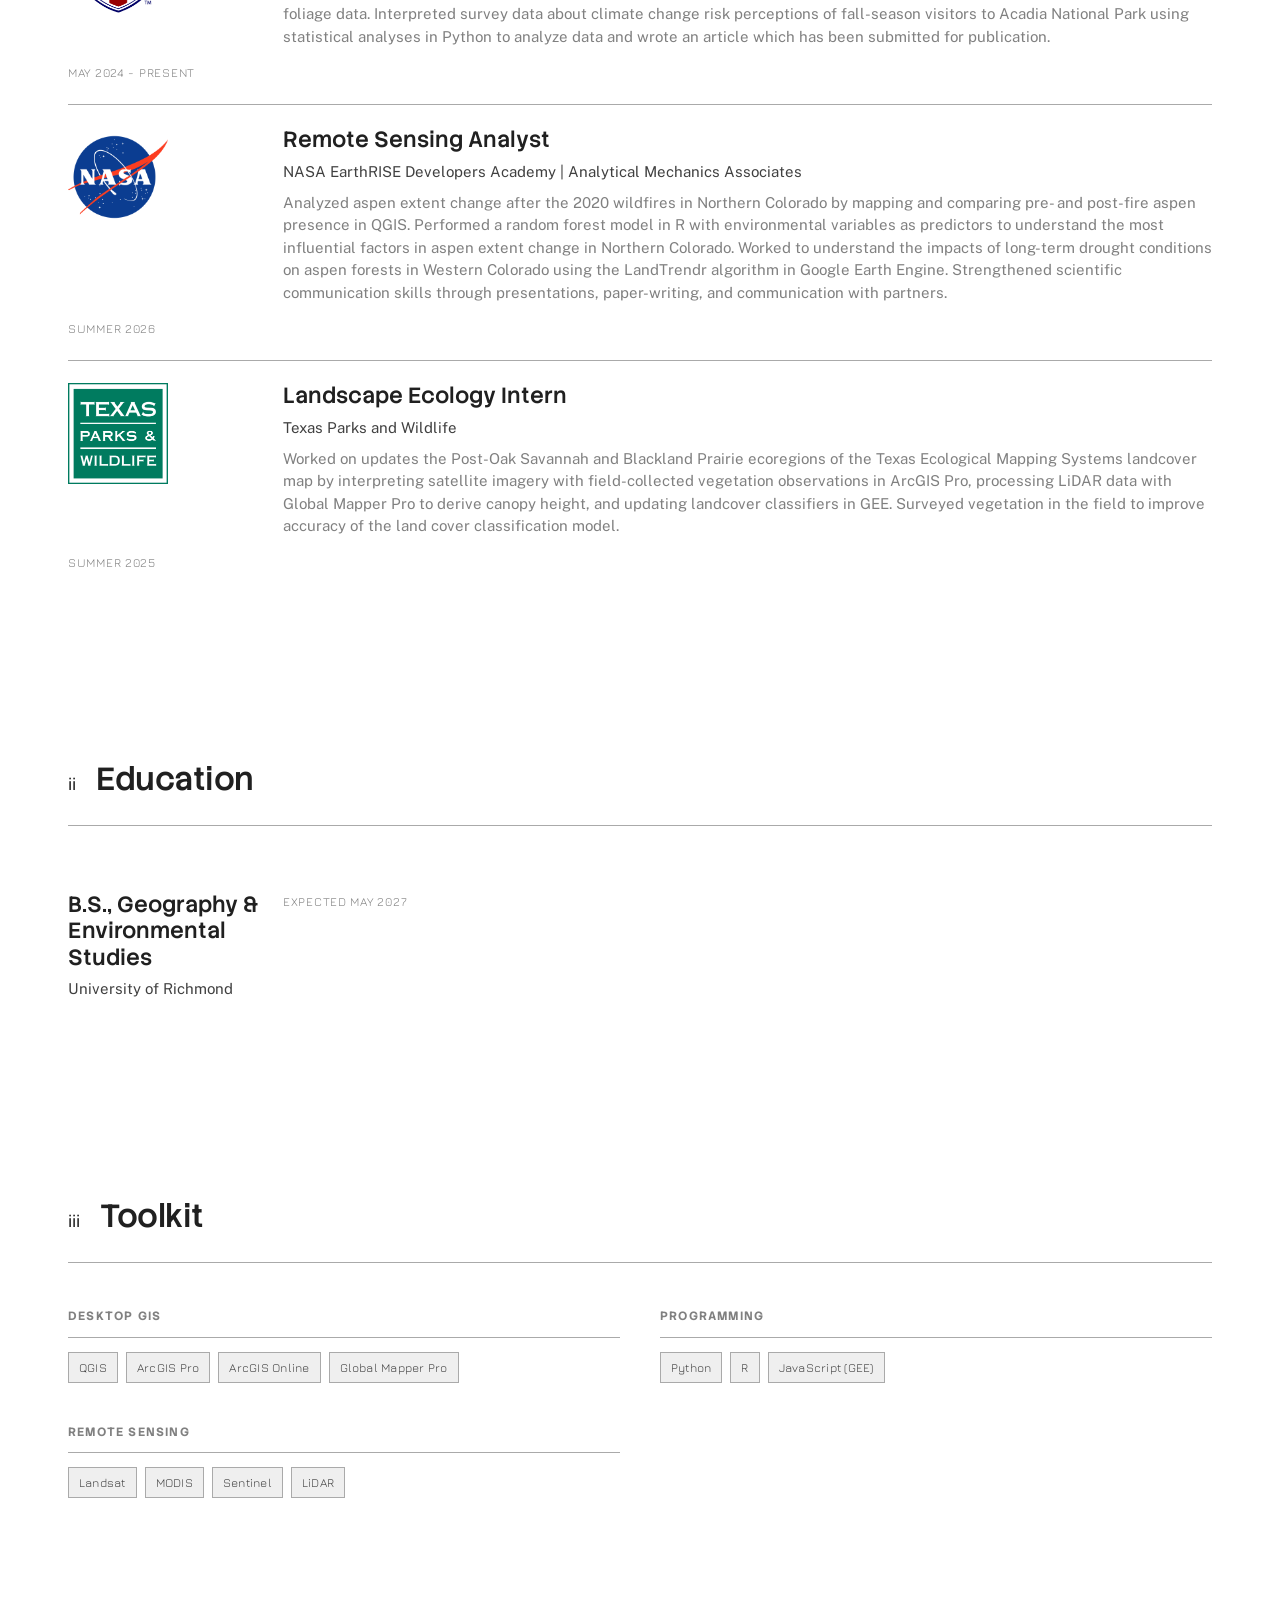
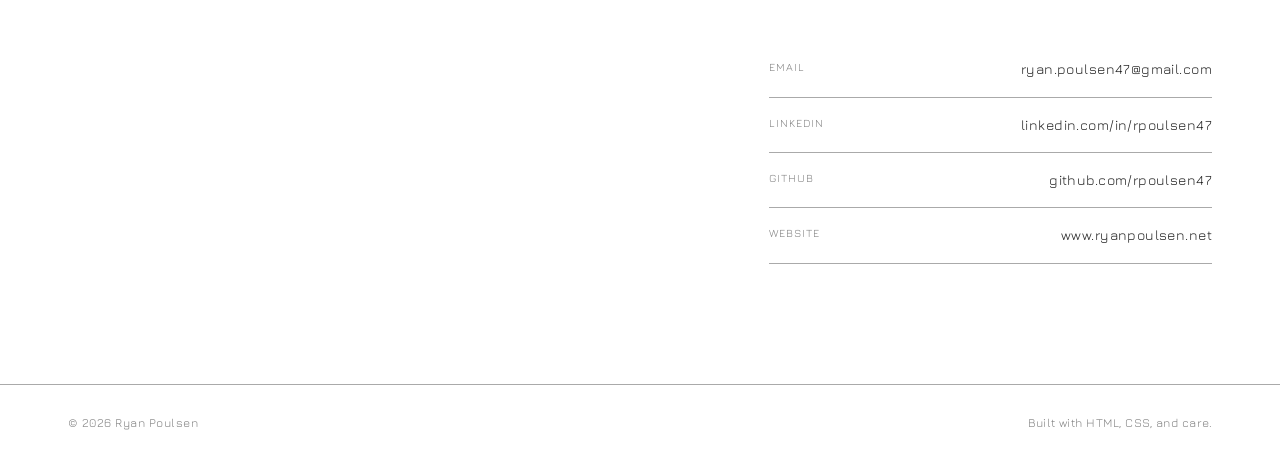
==== commit 61cb5abf: "removed contact page from nav, added gallery page" ====
--- a/about.html
+++ b/about.html
@@ -54,6 +54,13 @@
     <div class="skill-groups" data-bind="skillGroups"></div>
   </section>
 
+  <section class="contact-full">
+    <div class="contact-grid">
+      <p class="contact-lead" data-bind="contactLead"></p>
+      <ul class="contact-links" data-bind="contactLinks"></ul>
+    </div>
+  </section>
+
 </main>
 
 <footer id="site-footer" class="site-footer"></footer>
--- a/styles.css
+++ b/styles.css
@@ -495,7 +495,10 @@
   border: 1px solid var(--rule);
   color: var(--ink-soft);
   letter-spacing: 0.03em;
-}
+  background: var(--bg-alt);
+}
+
+.project-card:hover .project-tags li { color: var(--accent); border-color: var(--accent);}
 
 .project-cta {
   display: inline-block;
@@ -563,9 +566,11 @@
 }
 
 .cv-row {
+  /* display: inline-grid; */
   display: grid;
+  /* display: grid; */
   grid-template-columns: 200px 1fr;
-  gap: 30px;
+  gap: 15px;
   padding: 22px 0;
   border-bottom: 1px solid var(--rule);
 }
@@ -577,8 +582,10 @@
   font-size: 12px;
   letter-spacing: 0.06em;
   color: var(--ink-faint);
-  padding-top: 4px;
+  /* padding-top: 4px; */
   text-transform: uppercase;
+  /* justify-content: flex-start; */
+  order: 1;
 }
 
 .cv-row-title {
@@ -588,12 +595,16 @@
   line-height: 1.2;
   color: var(--ink);
   margin-bottom: 6px;
+  justify-content: flex-start;
+  order: 2;
 }
 
 .cv-row-org {
   font-size: 15px;
   color: var(--ink-soft);
   margin-bottom: 8px;
+  justify-content: flex-start;
+  order: 3;
 }
 
 .cv-row-note {
@@ -607,11 +618,12 @@
   align-self: start;
   align-items: start;
   justify-content: start;
+  order: 0;
 }
 
 .cv-logo img {
-  width: 15%;
-  height: 15%;
+  width: 50%;
+  height: 50%;
   object-fit: contain;
 }
 
